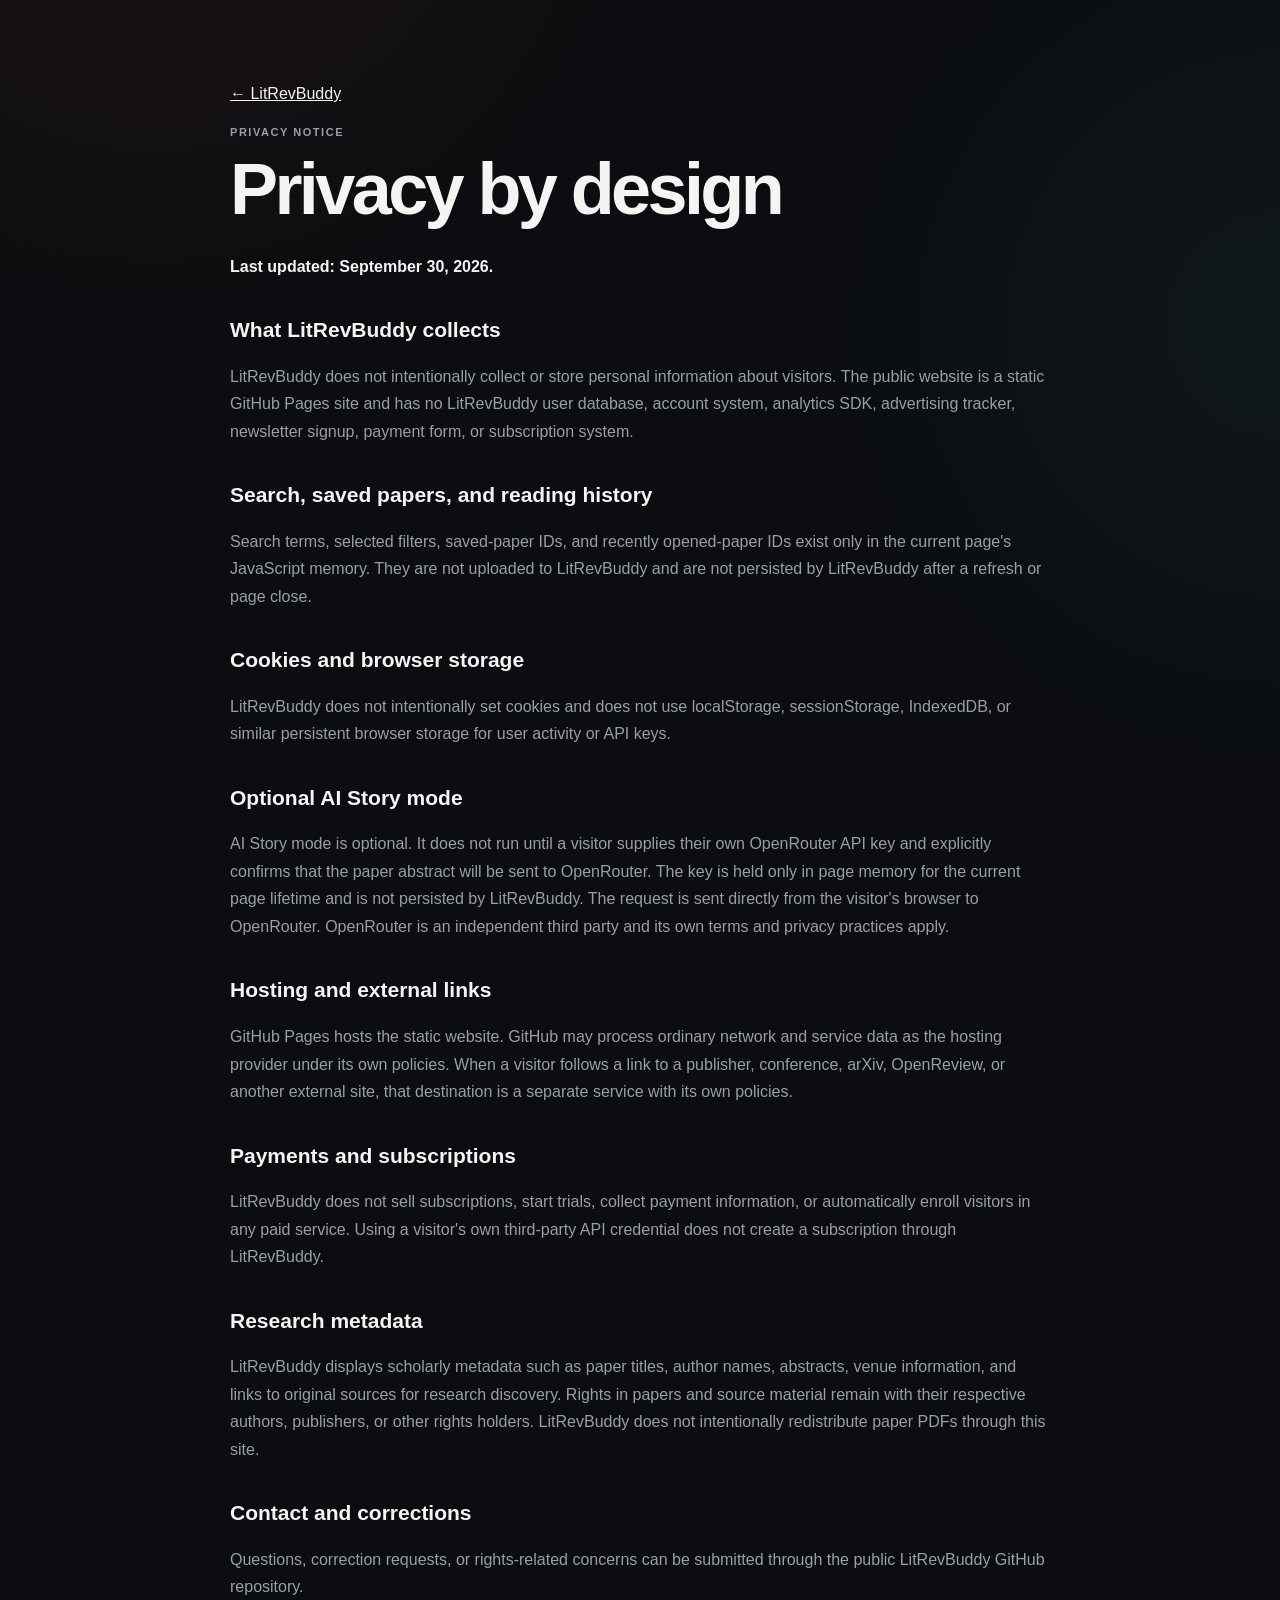
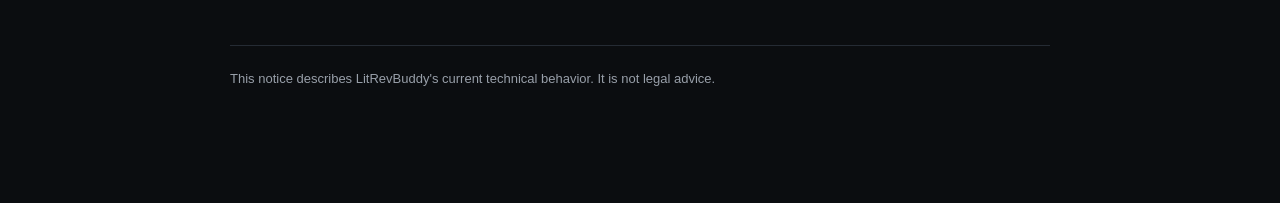
==== web/privacy.html @ 151ac590 "Add privacy notice" ====
<!doctype html>
<html lang="en">
<head>
  <meta charset="utf-8" />
  <meta name="viewport" content="width=device-width,initial-scale=1" />
  <meta name="referrer" content="no-referrer" />
  <meta name="robots" content="index,follow" />
  <title>Privacy — LitRevBuddy</title>
  <link rel="stylesheet" href="./styles.css" />
</head>
<body>
  <main class="shell legal-page">
    <p><a href="./">← LitRevBuddy</a></p>
    <div class="eyebrow">Privacy notice</div>
    <h1>Privacy by design</h1>
    <p><strong>Last updated: September 30, 2026.</strong></p>

    <h2>What LitRevBuddy collects</h2>
    <p>LitRevBuddy does not intentionally collect or store personal information about visitors. The public website is a static GitHub Pages site and has no LitRevBuddy user database, account system, analytics SDK, advertising tracker, newsletter signup, payment form, or subscription system.</p>

    <h2>Search, saved papers, and reading history</h2>
    <p>Search terms, selected filters, saved-paper IDs, and recently opened-paper IDs exist only in the current page's JavaScript memory. They are not uploaded to LitRevBuddy and are not persisted by LitRevBuddy after a refresh or page close.</p>

    <h2>Cookies and browser storage</h2>
    <p>LitRevBuddy does not intentionally set cookies and does not use localStorage, sessionStorage, IndexedDB, or similar persistent browser storage for user activity or API keys.</p>

    <h2>Optional AI Story mode</h2>
    <p>AI Story mode is optional. It does not run until a visitor supplies their own OpenRouter API key and explicitly confirms that the paper abstract will be sent to OpenRouter. The key is held only in page memory for the current page lifetime and is not persisted by LitRevBuddy. The request is sent directly from the visitor's browser to OpenRouter. OpenRouter is an independent third party and its own terms and privacy practices apply.</p>

    <h2>Hosting and external links</h2>
    <p>GitHub Pages hosts the static website. GitHub may process ordinary network and service data as the hosting provider under its own policies. When a visitor follows a link to a publisher, conference, arXiv, OpenReview, or another external site, that destination is a separate service with its own policies.</p>

    <h2>Payments and subscriptions</h2>
    <p>LitRevBuddy does not sell subscriptions, start trials, collect payment information, or automatically enroll visitors in any paid service. Using a visitor's own third-party API credential does not create a subscription through LitRevBuddy.</p>

    <h2>Research metadata</h2>
    <p>LitRevBuddy displays scholarly metadata such as paper titles, author names, abstracts, venue information, and links to original sources for research discovery. Rights in papers and source material remain with their respective authors, publishers, or other rights holders. LitRevBuddy does not intentionally redistribute paper PDFs through this site.</p>

    <h2>Contact and corrections</h2>
    <p>Questions, correction requests, or rights-related concerns can be submitted through the public LitRevBuddy GitHub repository.</p>

    <p class="legal-note">This notice describes LitRevBuddy's current technical behavior. It is not legal advice.</p>
  </main>
</body>
</html>
---- web/styles.css ----
:root{
  color-scheme:dark;
  --bg:#0b0d10;
  --surface:#111419;
  --surface-2:#171b21;
  --surface-3:#1d222a;
  --text:#f4f4f2;
  --muted:#989fa9;
  --faint:#69717c;
  --line:#252b34;
  --accent:#ff5a5f;
  --accent-2:#ffb15a;
  --cyan:#68d7d2;
  --shadow:0 30px 80px rgba(0,0,0,.32);
  --radius:18px;
  --shell:1180px;
}
:root[data-theme="light"]{
  color-scheme:light;
  --bg:#f6f6f2;
  --surface:#ffffff;
  --surface-2:#f0f1ed;
  --surface-3:#e8eae5;
  --text:#111315;
  --muted:#626971;
  --faint:#8a9096;
  --line:#dedfd9;
  --shadow:0 28px 70px rgba(28,35,42,.12);
}
*{box-sizing:border-box}
html{scroll-behavior:smooth}
body{
  margin:0;
  background:
    radial-gradient(circle at 12% -10%,rgba(255,90,95,.08),transparent 34rem),
    radial-gradient(circle at 100% 18%,rgba(104,215,210,.05),transparent 30rem),
    var(--bg);
  color:var(--text);
  font:15px/1.55 Inter,ui-sans-serif,-apple-system,BlinkMacSystemFont,"Segoe UI",sans-serif;
  min-height:100vh;
}
button,input{font:inherit}
button{color:inherit}
a{color:inherit}
::selection{background:rgba(255,90,95,.35)}
.skip-link{position:fixed;left:1rem;top:-5rem;background:var(--text);color:var(--bg);padding:.7rem 1rem;border-radius:10px;z-index:999}
.skip-link:focus{top:1rem}
.shell{width:min(calc(100% - 40px),var(--shell));margin:0 auto}
.site-header{
  position:sticky;top:0;z-index:40;
  background:color-mix(in srgb,var(--bg) 84%,transparent);
  backdrop-filter:blur(18px);
  border-bottom:1px solid color-mix(in srgb,var(--line) 70%,transparent);
}
.header-inner{height:70px;display:flex;align-items:center;gap:28px}
.brand{display:flex;align-items:center;gap:10px;border:0;background:none;padding:0;font-size:19px;font-weight:820;letter-spacing:-.03em;cursor:pointer}
.brand-mark{display:grid;place-items:center;width:28px;height:28px;border-radius:9px;background:linear-gradient(135deg,var(--accent),var(--accent-2));color:#111;font-weight:900}
.nav{display:flex;gap:4px;margin-left:auto}
.nav-link{border:0;background:none;padding:9px 12px;border-radius:10px;color:var(--muted);cursor:pointer;font-weight:650}
.nav-link:hover,.nav-link.active{background:var(--surface-2);color:var(--text)}
.nav-count{display:inline-grid;place-items:center;min-width:20px;height:20px;padding:0 5px;border-radius:99px;background:var(--surface-3);font-size:11px;margin-left:4px}
.header-actions{display:flex;gap:6px}
.icon-btn{width:36px;height:36px;border:1px solid var(--line);border-radius:11px;background:var(--surface);cursor:pointer}
.icon-btn:hover{transform:translateY(-1px);border-color:var(--faint)}
.page{min-height:calc(100vh - 140px);padding-bottom:90px}
.view{display:none;animation:fade .22s ease}
.view.active{display:block}
@keyframes fade{from{opacity:0;transform:translateY(4px)}to{opacity:1;transform:none}}
.hero{padding:92px 0 48px;max-width:880px}
.eyebrow{text-transform:uppercase;letter-spacing:.14em;font-size:11px;font-weight:800;color:var(--muted);margin-bottom:12px}
.hero h1,.page-hero h1{
  margin:0;letter-spacing:-.055em;line-height:.98;font-size:clamp(44px,7vw,82px);font-weight:850;
}
.hero h1 span{color:var(--muted)}
.hero-copy{font-size:18px;max-width:720px;color:var(--muted);margin:24px 0 34px}
.hero-copy strong{color:var(--text)}
.search-shell{
  height:64px;display:grid;grid-template-columns:auto 1fr auto;align-items:center;gap:12px;
  padding:0 18px;border:1px solid var(--line);background:var(--surface);border-radius:18px;
  box-shadow:0 18px 50px rgba(0,0,0,.12);transition:.2s ease;
}
.search-shell:focus-within{border-color:color-mix(in srgb,var(--accent) 65%,var(--line));box-shadow:0 0 0 4px rgba(255,90,95,.08),0 22px 60px rgba(0,0,0,.16);transform:translateY(-1px)}
.search-icon{font-size:26px;color:var(--muted)}
.search-shell input{width:100%;border:0;outline:0;background:transparent;color:var(--text);font-size:17px}
.search-shell kbd{color:var(--faint)}
kbd{border:1px solid var(--line);background:var(--surface-2);border-radius:7px;padding:2px 7px;font-size:11px;color:var(--muted)}
.quick-row{display:flex;gap:8px;flex-wrap:wrap;margin-top:14px}
.chip,.filter-btn,.mode-btn,.tab-btn{
  border:1px solid var(--line);background:var(--surface);border-radius:999px;padding:8px 12px;cursor:pointer;color:var(--muted)
}
.chip:hover,.filter-btn:hover,.mode-btn:hover,.tab-btn:hover,.mode-btn.active,.tab-btn.active{color:var(--text);border-color:var(--faint);background:var(--surface-2)}
.daily-section,.results-section{padding:34px 0}
.section-heading,.results-toolbar{display:flex;align-items:end;justify-content:space-between;gap:24px;margin-bottom:20px}
.section-heading h2,.results-toolbar h2{margin:0;font-size:28px;letter-spacing:-.035em}
.section-heading p{margin:5px 0 0;color:var(--muted)}
.section-heading.small h2{font-size:23px}
.secondary-btn{
  border:1px solid var(--line);background:var(--surface);border-radius:12px;padding:10px 14px;cursor:pointer;font-weight:700
}
.secondary-btn:hover{border-color:var(--faint);transform:translateY(-1px)}
.card-grid{display:grid;grid-template-columns:repeat(5,minmax(0,1fr));gap:12px}
.daily-card{
  position:relative;min-height:260px;display:flex;flex-direction:column;padding:18px;border:1px solid var(--line);border-radius:var(--radius);
  background:linear-gradient(155deg,var(--surface-2),var(--surface));cursor:pointer;overflow:hidden;transition:.2s ease
}
.daily-card:hover{transform:translateY(-4px);border-color:var(--faint);box-shadow:var(--shadow)}
.daily-card .number{font-size:11px;color:var(--faint);font-weight:800}
.daily-card h3{font-size:17px;line-height:1.25;letter-spacing:-.025em;margin:22px 0 10px}
.daily-card p{font-size:13px;color:var(--muted);display:-webkit-box;-webkit-line-clamp:4;-webkit-box-orient:vertical;overflow:hidden}
.daily-card .meta{margin-top:auto;font-size:11px;color:var(--faint)}
.toolbar-actions{display:flex;gap:8px}
.paper-list{display:flex;flex-direction:column;gap:10px}
.paper-card{
  position:relative;display:grid;grid-template-columns:1fr auto;gap:18px;padding:20px 22px;border:1px solid var(--line);border-radius:16px;background:color-mix(in srgb,var(--surface) 94%,transparent);
  transition:.18s ease
}
.paper-card:hover,.paper-card.keyboard-active{border-color:var(--faint);background:var(--surface-2);transform:translateY(-1px)}
.paper-meta{display:flex;gap:8px;align-items:center;color:var(--faint);font-size:12px;flex-wrap:wrap}
.paper-meta .score{color:var(--accent)}
.paper-card h3{font-size:18px;line-height:1.28;letter-spacing:-.025em;margin:7px 0 7px;cursor:pointer}
.paper-card h3:hover{text-decoration:underline;text-decoration-color:var(--accent);text-underline-offset:4px}
.paper-card p{margin:0;color:var(--muted);display:-webkit-box;-webkit-line-clamp:2;-webkit-box-orient:vertical;overflow:hidden}
.paper-actions{display:flex;align-items:center;gap:8px}
.paper-actions button{white-space:nowrap}
.action-btn{border:1px solid var(--line);background:transparent;border-radius:10px;padding:9px 11px;cursor:pointer}
.action-btn.primary{background:var(--text);color:var(--bg);border-color:var(--text);font-weight:750}
.action-btn.saved{color:var(--accent);border-color:color-mix(in srgb,var(--accent) 50%,var(--line))}
.load-row{text-align:center;padding:22px 0}
.active-filters{display:flex;gap:8px;flex-wrap:wrap;margin:-8px 0 14px}
.filter-pill{font-size:12px;padding:6px 9px;border-radius:999px;background:var(--surface-2);color:var(--muted)}
.page-hero.compact{padding:72px 0 36px;max-width:900px}
.page-hero.compact h1{font-size:clamp(42px,6vw,68px)}
.page-hero.compact p{font-size:18px;color:var(--muted);max-width:720px}
.explore-tabs{display:flex;gap:8px;margin:10px 0 20px}
.explore-panel{display:none}.explore-panel.active{display:block}
.topic-grid{display:grid;grid-template-columns:repeat(3,1fr);gap:12px}
.topic-card{padding:18px;border:1px solid var(--line);border-radius:15px;background:var(--surface);cursor:pointer;min-height:150px}
.topic-card:hover{border-color:var(--faint);transform:translateY(-2px)}
.topic-card .topic-count{font-size:12px;color:var(--faint)}
.topic-card h3{margin:24px 0 8px;font-size:17px;line-height:1.25}
.topic-card p{margin:0;color:var(--muted);font-size:13px}
.map-card{position:relative;border:1px solid var(--line);border-radius:18px;background:var(--surface);overflow:hidden}
#topicMap{display:block;width:100%;height:620px}
.map-tooltip{position:absolute;pointer-events:none;max-width:280px;padding:9px 11px;border-radius:9px;background:var(--text);color:var(--bg);font-size:12px;box-shadow:var(--shadow)}
.microcopy{color:var(--faint);font-size:12px}
.recent-section{padding:48px 0}
.compact-list .paper-card p{display:none}
.about-hero{max-width:980px}
.principle-grid{display:grid;grid-template-columns:repeat(3,1fr);gap:12px;margin:20px 0 50px}
.principle-grid article{border:1px solid var(--line);border-radius:16px;padding:22px;background:var(--surface)}
.principle-grid article>span{font-size:11px;color:var(--accent);font-weight:800}
.principle-grid h3{font-size:20px;margin:28px 0 7px}
.principle-grid p{color:var(--muted);margin:0}
.stats-grid{display:grid;grid-template-columns:repeat(4,1fr);gap:10px;margin:20px 0 40px}
.stat{padding:18px;border-top:1px solid var(--line)}
.stat strong{display:block;font-size:30px;letter-spacing:-.04em}.stat span{color:var(--muted)}
.shortcut-card{max-width:560px;border:1px solid var(--line);border-radius:16px;padding:20px;background:var(--surface)}
.shortcut-card div{display:grid;grid-template-columns:64px 1fr;align-items:center;padding:7px 0;color:var(--muted)}
.drawer,.story-modal{position:fixed;inset:0;z-index:80;display:none}
.drawer.open,.story-modal.open{display:block}
.drawer-backdrop,.story-backdrop{position:absolute;inset:0;background:rgba(0,0,0,.62);backdrop-filter:blur(3px)}
.drawer-panel{position:absolute;right:0;top:0;height:100%;width:min(720px,100%);background:var(--bg);border-left:1px solid var(--line);overflow:auto;padding:34px;box-shadow:var(--shadow);animation:slide .24s ease}
@keyframes slide{from{transform:translateX(30px);opacity:.7}to{transform:none;opacity:1}}
.drawer-close{position:sticky;top:0;float:right;width:38px;height:38px;border:1px solid var(--line);border-radius:12px;background:var(--surface);cursor:pointer;z-index:2}
.drawer-meta{color:var(--accent);font-size:12px;font-weight:750;margin-top:34px}
.drawer-title{font-size:clamp(32px,5vw,52px);line-height:1.03;letter-spacing:-.05em;margin:12px 0 14px}
.drawer-authors{color:var(--muted)}
.drawer-actions{display:flex;gap:8px;flex-wrap:wrap;margin:22px 0 34px}
.drawer-section{border-top:1px solid var(--line);padding:26px 0}
.drawer-section h3{font-size:13px;text-transform:uppercase;letter-spacing:.1em;color:var(--muted)}
.drawer-section p{font-size:16px;line-height:1.75}
.related-row{display:flex;flex-direction:column;gap:7px}
.related-item{border:0;background:var(--surface);padding:12px;border-radius:11px;text-align:left;cursor:pointer}
.related-item:hover{background:var(--surface-2)}
.story-panel{position:absolute;inset:0;background:var(--bg);overflow:auto}
.story-topbar{position:sticky;top:0;z-index:2;height:64px;display:flex;align-items:center;justify-content:space-between;padding:0 24px;border-bottom:1px solid var(--line);background:color-mix(in srgb,var(--bg) 88%,transparent);backdrop-filter:blur(18px)}
.story-close{border:0;background:none;cursor:pointer;color:var(--muted)}
.story-mode-actions{display:flex;gap:6px}
.story-stage{width:min(100% - 32px,560px);margin:40px auto 80px}
.story-heading{text-align:center;margin-bottom:22px}.story-heading h2{font-size:23px;margin:4px 0}.story-heading p{color:var(--muted);margin:0}
.story-card{
  min-height:600px;border:1px solid var(--line);border-radius:28px;padding:28px;background:
  radial-gradient(circle at 90% 10%,rgba(104,215,210,.08),transparent 18rem),
  linear-gradient(150deg,rgba(255,90,95,.08),var(--surface) 55%);
  display:flex;flex-direction:column;box-shadow:var(--shadow)
}
.story-step{font-size:11px;color:var(--faint);font-weight:800;letter-spacing:.1em;text-transform:uppercase}
.story-card h3{font-size:clamp(31px,6vw,46px);line-height:1.04;letter-spacing:-.05em;margin:72px 0 20px}
.story-card p{font-size:18px;line-height:1.65;color:var(--muted)}
.story-source{margin-top:auto;border-top:1px solid var(--line);padding-top:18px;color:var(--faint);font-size:12px}
.story-controls{display:grid;grid-template-columns:1fr auto 1fr;gap:12px;align-items:center;margin-top:16px}
.story-controls button:last-child{justify-self:end}
.story-dots{color:var(--faint);font-size:12px}
.ai-connect{border:1px solid var(--line);border-radius:18px;padding:22px;background:var(--surface)}
.ai-connect input{width:100%;height:44px;border:1px solid var(--line);border-radius:10px;background:var(--surface-2);color:var(--text);padding:0 12px;margin:12px 0}
.popover{position:fixed;z-index:100;min-width:220px;max-height:340px;overflow:auto;border:1px solid var(--line);border-radius:13px;background:var(--surface);box-shadow:var(--shadow);padding:8px}
.popover button{display:block;width:100%;border:0;background:none;text-align:left;padding:9px 10px;border-radius:8px;cursor:pointer}
.popover button:hover,.popover button.active{background:var(--surface-2)}
.toast{position:fixed;left:50%;bottom:24px;transform:translate(-50%,20px);opacity:0;pointer-events:none;background:var(--text);color:var(--bg);padding:10px 14px;border-radius:10px;font-weight:700;z-index:150;transition:.2s ease}
.toast.show{opacity:1;transform:translate(-50%,0)}
.site-footer{border-top:1px solid var(--line);color:var(--faint);font-size:12px}
.site-footer .shell{min-height:70px;display:flex;align-items:center;justify-content:space-between;gap:20px}
.empty{padding:48px 20px;border:1px dashed var(--line);border-radius:16px;text-align:center;color:var(--muted)}
.skeleton{height:110px;border-radius:16px;background:linear-gradient(90deg,var(--surface),var(--surface-2),var(--surface));background-size:200% 100%;animation:shimmer 1.3s infinite}
@keyframes shimmer{to{background-position:-200% 0}}
@media (max-width:900px){
  .card-grid{grid-template-columns:repeat(2,1fr)}
  .topic-grid,.principle-grid{grid-template-columns:1fr 1fr}
  .stats-grid{grid-template-columns:1fr 1fr}
}
@media (max-width:680px){
  .shell{width:min(calc(100% - 24px),var(--shell))}
  .header-inner{height:62px}.brand span:last-child{display:none}.nav{gap:0}.nav-link{padding:8px}
  .header-actions #surpriseHeader{display:none}
  .hero{padding:58px 0 30px}.hero h1{font-size:46px}.hero-copy{font-size:16px}
  .search-shell{height:58px}.search-shell kbd{display:none}
  .card-grid,.topic-grid,.principle-grid{grid-template-columns:1fr}
  .paper-card{grid-template-columns:1fr}.paper-actions{justify-content:flex-start}
  .section-heading,.results-toolbar{align-items:flex-start;flex-direction:column}
  .toolbar-actions{width:100%}.toolbar-actions button{flex:1}
  #topicMap{height:480px}.drawer-panel{padding:22px}
  .story-card{min-height:520px;padding:22px}.story-card h3{margin-top:48px}
  .story-topbar{padding:0 12px}.mode-btn{padding:7px 9px;font-size:12px}
}
@media (prefers-reduced-motion:reduce){*{animation:none!important;transition:none!important;scroll-behavior:auto!important}}

.privacy-card{margin:0 0 40px;border:1px solid var(--line);border-radius:18px;padding:24px;background:var(--surface);max-width:860px}
.privacy-card h2{font-size:26px;letter-spacing:-.035em;margin:0 0 10px}
.privacy-card p{color:var(--muted);max-width:760px}
.legal-links,.footer-links{display:flex;gap:16px;flex-wrap:wrap}
.legal-links a,.footer-links a{color:var(--muted);text-underline-offset:3px}
.legal-links a:hover,.footer-links a:hover{color:var(--text)}
.consent-row{display:grid;grid-template-columns:auto 1fr;gap:10px;align-items:start;color:var(--muted);font-size:13px;margin:12px 0 16px}
.consent-row input{margin-top:3px}
.action-btn:disabled{opacity:.45;cursor:not-allowed;transform:none}
.footer-inner{display:flex;align-items:center;justify-content:space-between;gap:20px;flex-wrap:wrap}

.legal-page{max-width:820px;padding:64px 0 100px}
.legal-page h1{font-size:clamp(42px,7vw,72px);line-height:1;letter-spacing:-.05em;margin:10px 0 28px}
.legal-page h2{font-size:21px;margin:34px 0 8px}
.legal-page p{color:var(--muted);font-size:16px;line-height:1.72}
.legal-page strong,.legal-page a{color:var(--text)}
.legal-note{border-top:1px solid var(--line);padding-top:22px;margin-top:44px;font-size:13px!important}
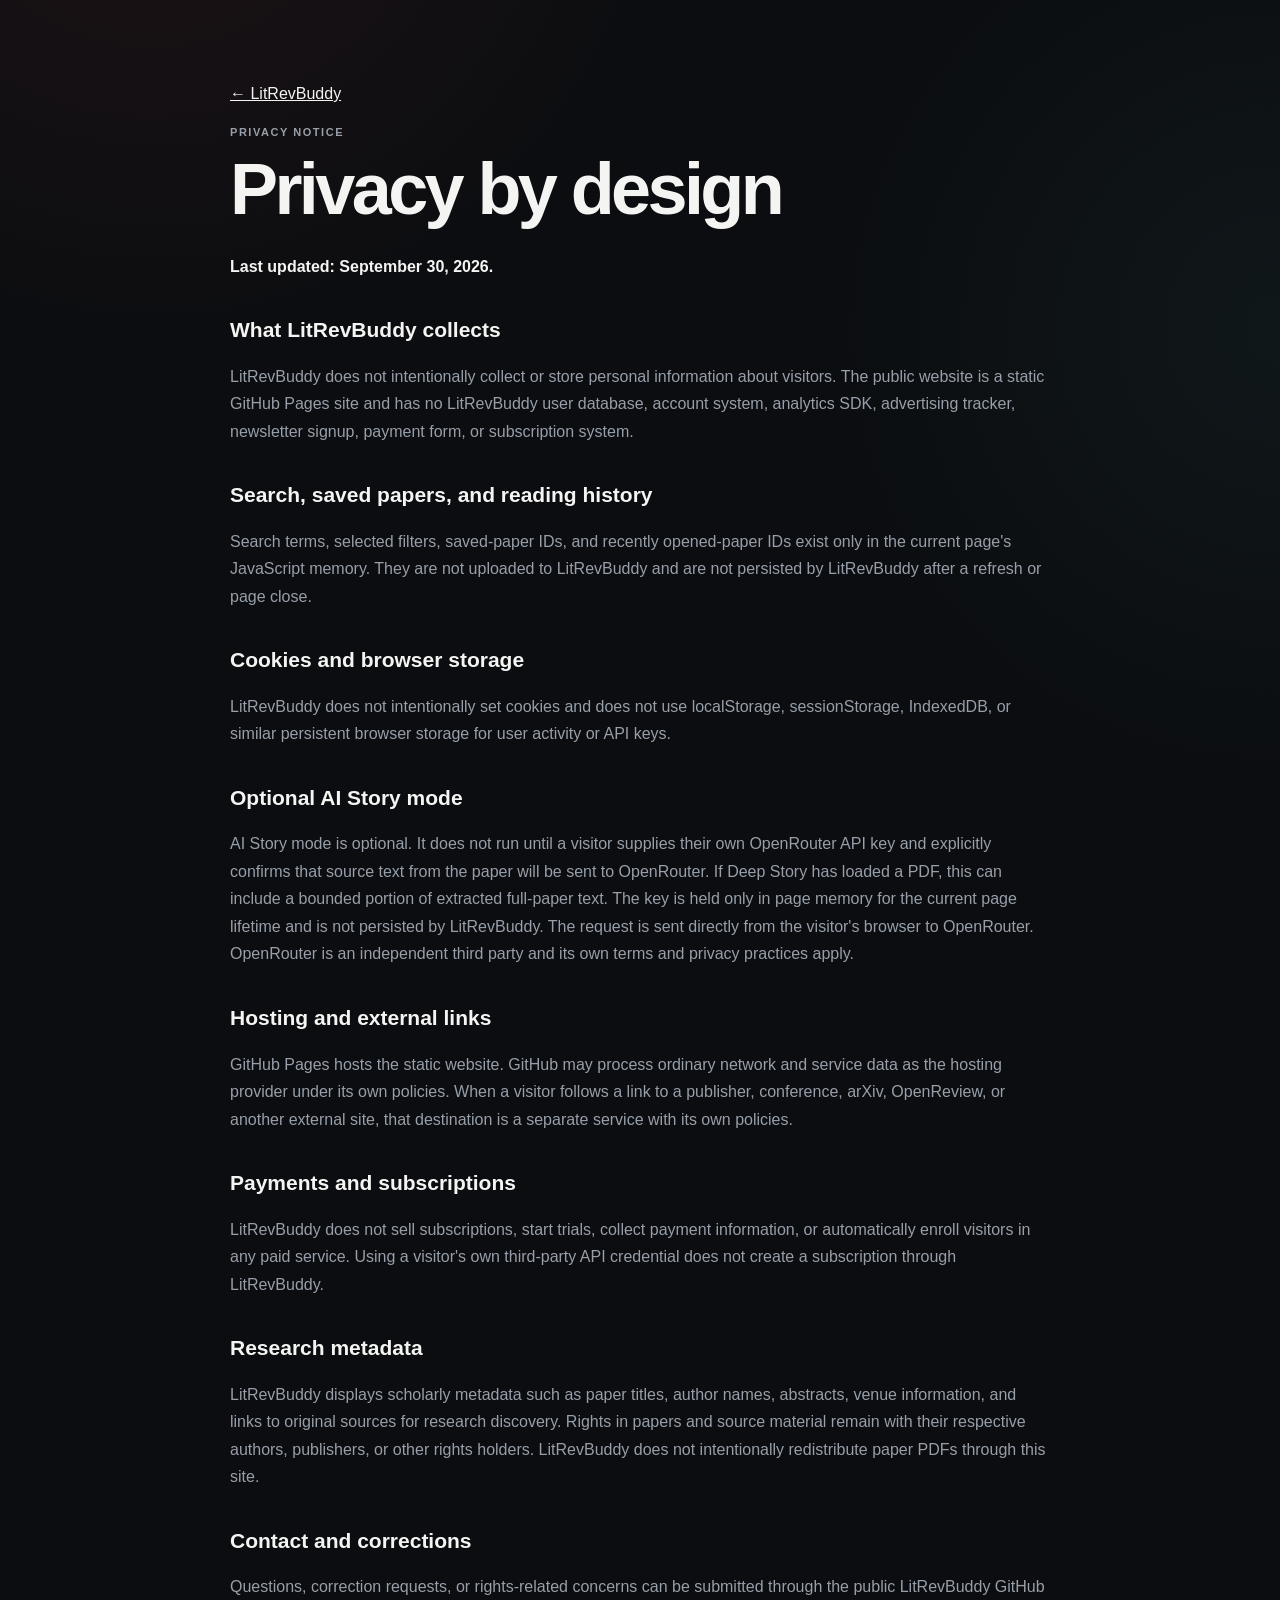
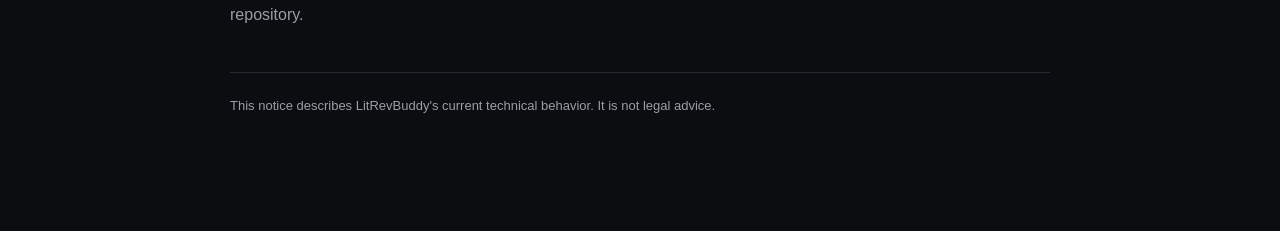
==== commit 6f8ecee4: "Align privacy notice with Deep Story AI mode" ====
--- a/web/privacy.html
+++ b/web/privacy.html
@@ -25,7 +25,7 @@
     <p>LitRevBuddy does not intentionally set cookies and does not use localStorage, sessionStorage, IndexedDB, or similar persistent browser storage for user activity or API keys.</p>
 
     <h2>Optional AI Story mode</h2>
-    <p>AI Story mode is optional. It does not run until a visitor supplies their own OpenRouter API key and explicitly confirms that the paper abstract will be sent to OpenRouter. The key is held only in page memory for the current page lifetime and is not persisted by LitRevBuddy. The request is sent directly from the visitor's browser to OpenRouter. OpenRouter is an independent third party and its own terms and privacy practices apply.</p>
+    <p>AI Story mode is optional. It does not run until a visitor supplies their own OpenRouter API key and explicitly confirms that source text from the paper will be sent to OpenRouter. If Deep Story has loaded a PDF, this can include a bounded portion of extracted full-paper text. The key is held only in page memory for the current page lifetime and is not persisted by LitRevBuddy. The request is sent directly from the visitor's browser to OpenRouter. OpenRouter is an independent third party and its own terms and privacy practices apply.</p>
 
     <h2>Hosting and external links</h2>
     <p>GitHub Pages hosts the static website. GitHub may process ordinary network and service data as the hosting provider under its own policies. When a visitor follows a link to a publisher, conference, arXiv, OpenReview, or another external site, that destination is a separate service with its own policies.</p>
--- a/web/styles.css
+++ b/web/styles.css
@@ -159,8 +159,16 @@
 .drawer,.story-modal{position:fixed;inset:0;z-index:80;display:none}
 .drawer.open,.story-modal.open{display:block}
 .drawer-backdrop,.story-backdrop{position:absolute;inset:0;background:rgba(0,0,0,.62);backdrop-filter:blur(3px)}
-.drawer-panel{position:absolute;right:0;top:0;height:100%;width:min(720px,100%);background:var(--bg);border-left:1px solid var(--line);overflow:auto;padding:34px;box-shadow:var(--shadow);animation:slide .24s ease}
-@keyframes slide{from{transform:translateX(30px);opacity:.7}to{transform:none;opacity:1}}
+.drawer-panel{
+  position:absolute;left:50%;top:50%;transform:translate(-50%,-50%);
+  width:min(900px,calc(100% - 40px));max-height:min(88vh,920px);
+  background:var(--bg);border:1px solid var(--line);border-radius:24px;
+  overflow:auto;padding:34px;box-shadow:var(--shadow);animation:modalIn .22s ease
+}
+@keyframes modalIn{
+  from{transform:translate(-50%,-47%) scale(.985);opacity:.55}
+  to{transform:translate(-50%,-50%) scale(1);opacity:1}
+}
 .drawer-close{position:sticky;top:0;float:right;width:38px;height:38px;border:1px solid var(--line);border-radius:12px;background:var(--surface);cursor:pointer;z-index:2}
 .drawer-meta{color:var(--accent);font-size:12px;font-weight:750;margin-top:34px}
 .drawer-title{font-size:clamp(32px,5vw,52px);line-height:1.03;letter-spacing:-.05em;margin:12px 0 14px}
@@ -179,11 +187,15 @@
 .story-stage{width:min(100% - 32px,560px);margin:40px auto 80px}
 .story-heading{text-align:center;margin-bottom:22px}.story-heading h2{font-size:23px;margin:4px 0}.story-heading p{color:var(--muted);margin:0}
 .story-card{
-  min-height:600px;border:1px solid var(--line);border-radius:28px;padding:28px;background:
+  min-height:610px;border:1px solid var(--line);border-radius:28px;padding:28px;background:
   radial-gradient(circle at 90% 10%,rgba(104,215,210,.08),transparent 18rem),
   linear-gradient(150deg,rgba(255,90,95,.08),var(--surface) 55%);
-  display:flex;flex-direction:column;box-shadow:var(--shadow)
-}
+  display:flex;flex-direction:column;box-shadow:var(--shadow);overflow:hidden
+}
+.story-type-result{background:radial-gradient(circle at 88% 8%,rgba(255,177,90,.13),transparent 18rem),linear-gradient(150deg,rgba(255,90,95,.07),var(--surface) 58%)}
+.story-type-method{background:radial-gradient(circle at 88% 8%,rgba(104,215,210,.12),transparent 18rem),linear-gradient(150deg,rgba(104,215,210,.05),var(--surface) 58%)}
+.story-type-limitation{background:linear-gradient(150deg,rgba(255,90,95,.09),var(--surface) 60%)}
+.story-type-comparison{background:linear-gradient(150deg,rgba(255,177,90,.07),var(--surface) 60%)}
 .story-step{font-size:11px;color:var(--faint);font-weight:800;letter-spacing:.1em;text-transform:uppercase}
 .story-card h3{font-size:clamp(31px,6vw,46px);line-height:1.04;letter-spacing:-.05em;margin:72px 0 20px}
 .story-card p{font-size:18px;line-height:1.65;color:var(--muted)}
@@ -241,3 +253,21 @@
 .legal-page p{color:var(--muted);font-size:16px;line-height:1.72}
 .legal-page strong,.legal-page a{color:var(--text)}
 .legal-note{border-top:1px solid var(--line);padding-top:22px;margin-top:44px;font-size:13px!important}
+
+.story-keywords{display:flex;gap:7px;flex-wrap:wrap;margin:18px 0 12px}
+.story-keywords span{padding:6px 9px;border-radius:999px;background:var(--surface-2);border:1px solid var(--line);font-size:11px;color:var(--muted)}
+.story-metric{font-size:clamp(42px,9vw,72px);line-height:1;font-weight:850;letter-spacing:-.06em;color:var(--accent-2);margin:44px 0 -42px}
+.story-evidence{margin-top:auto;border-top:1px solid var(--line);padding-top:16px}
+.story-evidence summary{cursor:pointer;color:var(--muted);font-size:12px;font-weight:700}
+.story-evidence blockquote{margin:12px 0 0;padding-left:14px;border-left:2px solid var(--line);color:var(--muted);font-size:13px;line-height:1.6}
+.story-source{margin-top:14px!important}
+.deep-setup{border:1px solid var(--line);border-radius:22px;padding:26px;background:var(--surface);box-shadow:var(--shadow)}
+.deep-setup h2{font-size:30px;letter-spacing:-.04em;margin:4px 0 10px}
+.deep-setup>p{color:var(--muted)}
+.deep-actions{display:flex;gap:10px;flex-wrap:wrap;margin:22px 0 12px}
+.upload-btn{display:inline-flex;align-items:center}
+@media (max-width:680px){
+  .drawer-panel{left:12px;right:12px;top:12px;bottom:12px;transform:none;width:auto;max-height:none;border-radius:20px;padding:22px;animation:none}
+  .story-mode-actions{overflow:auto;max-width:72vw}
+  .story-mode-actions .mode-btn{white-space:nowrap}
+}
